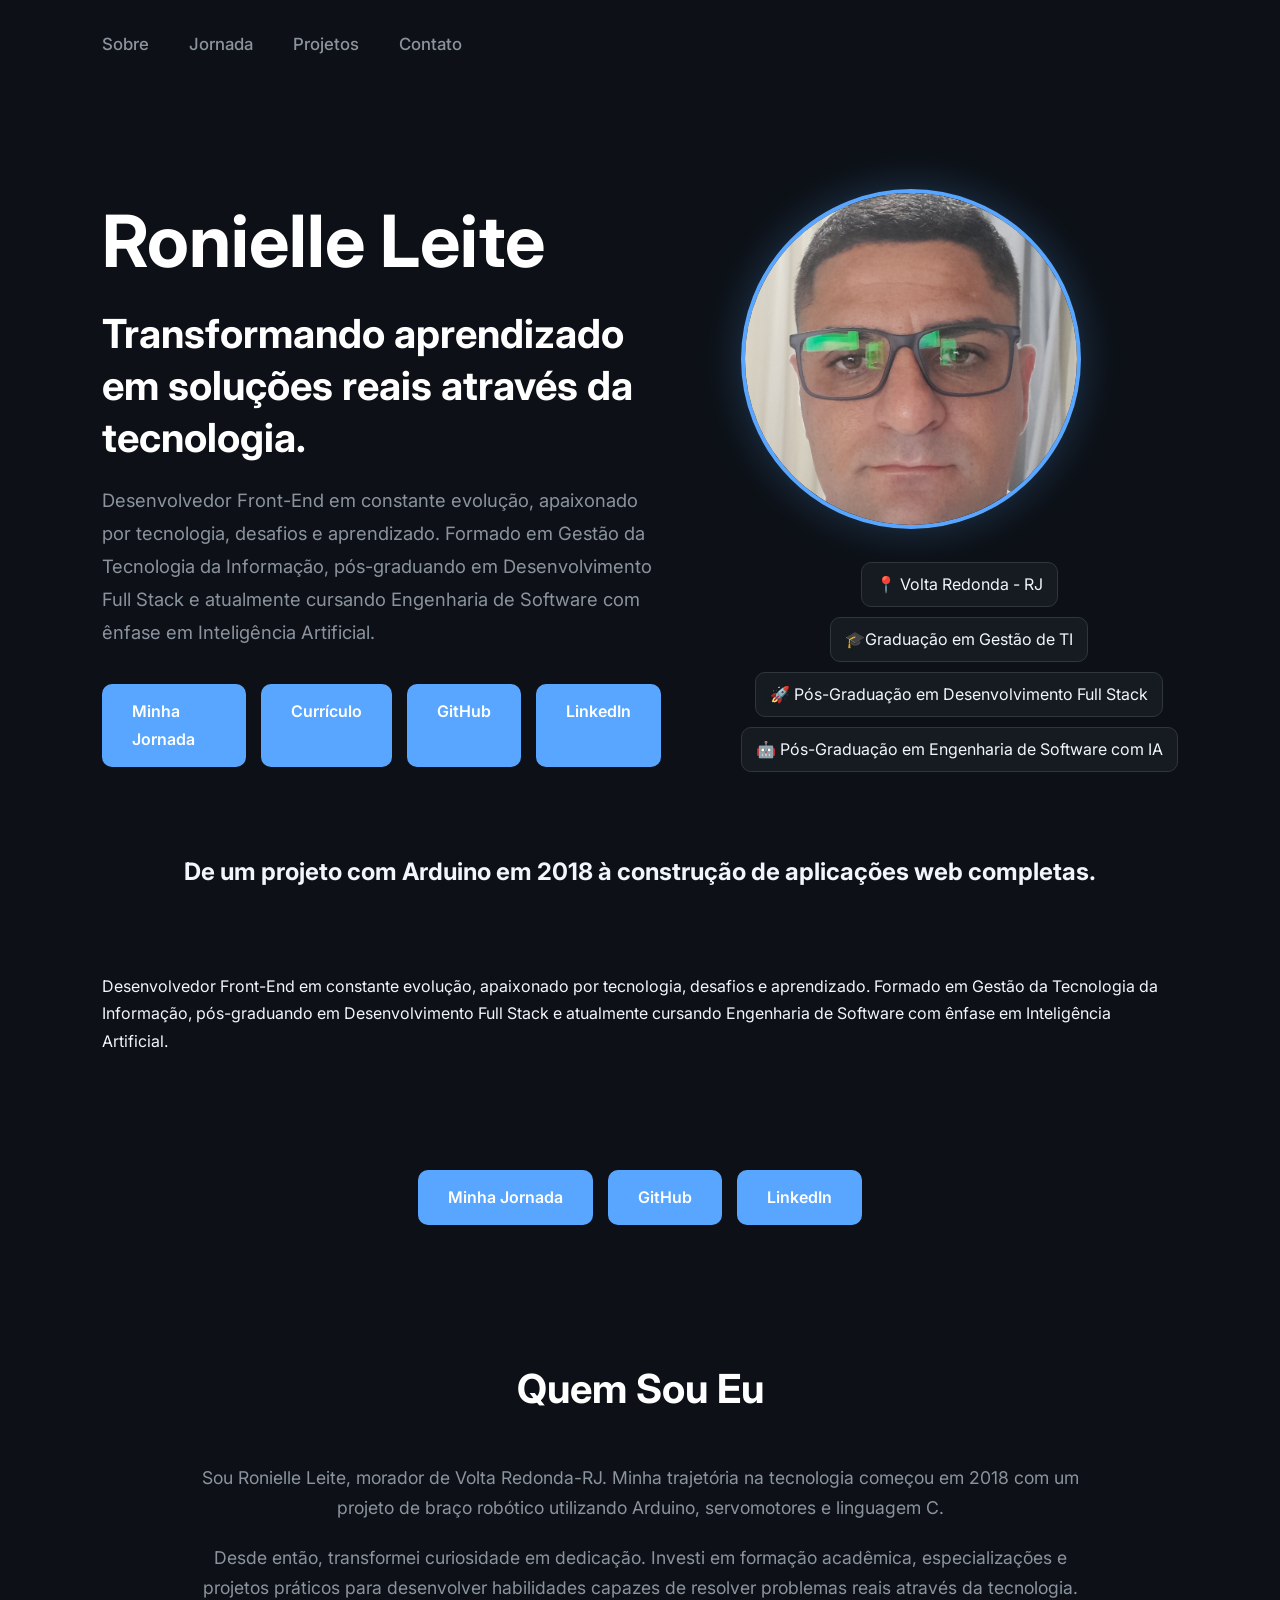
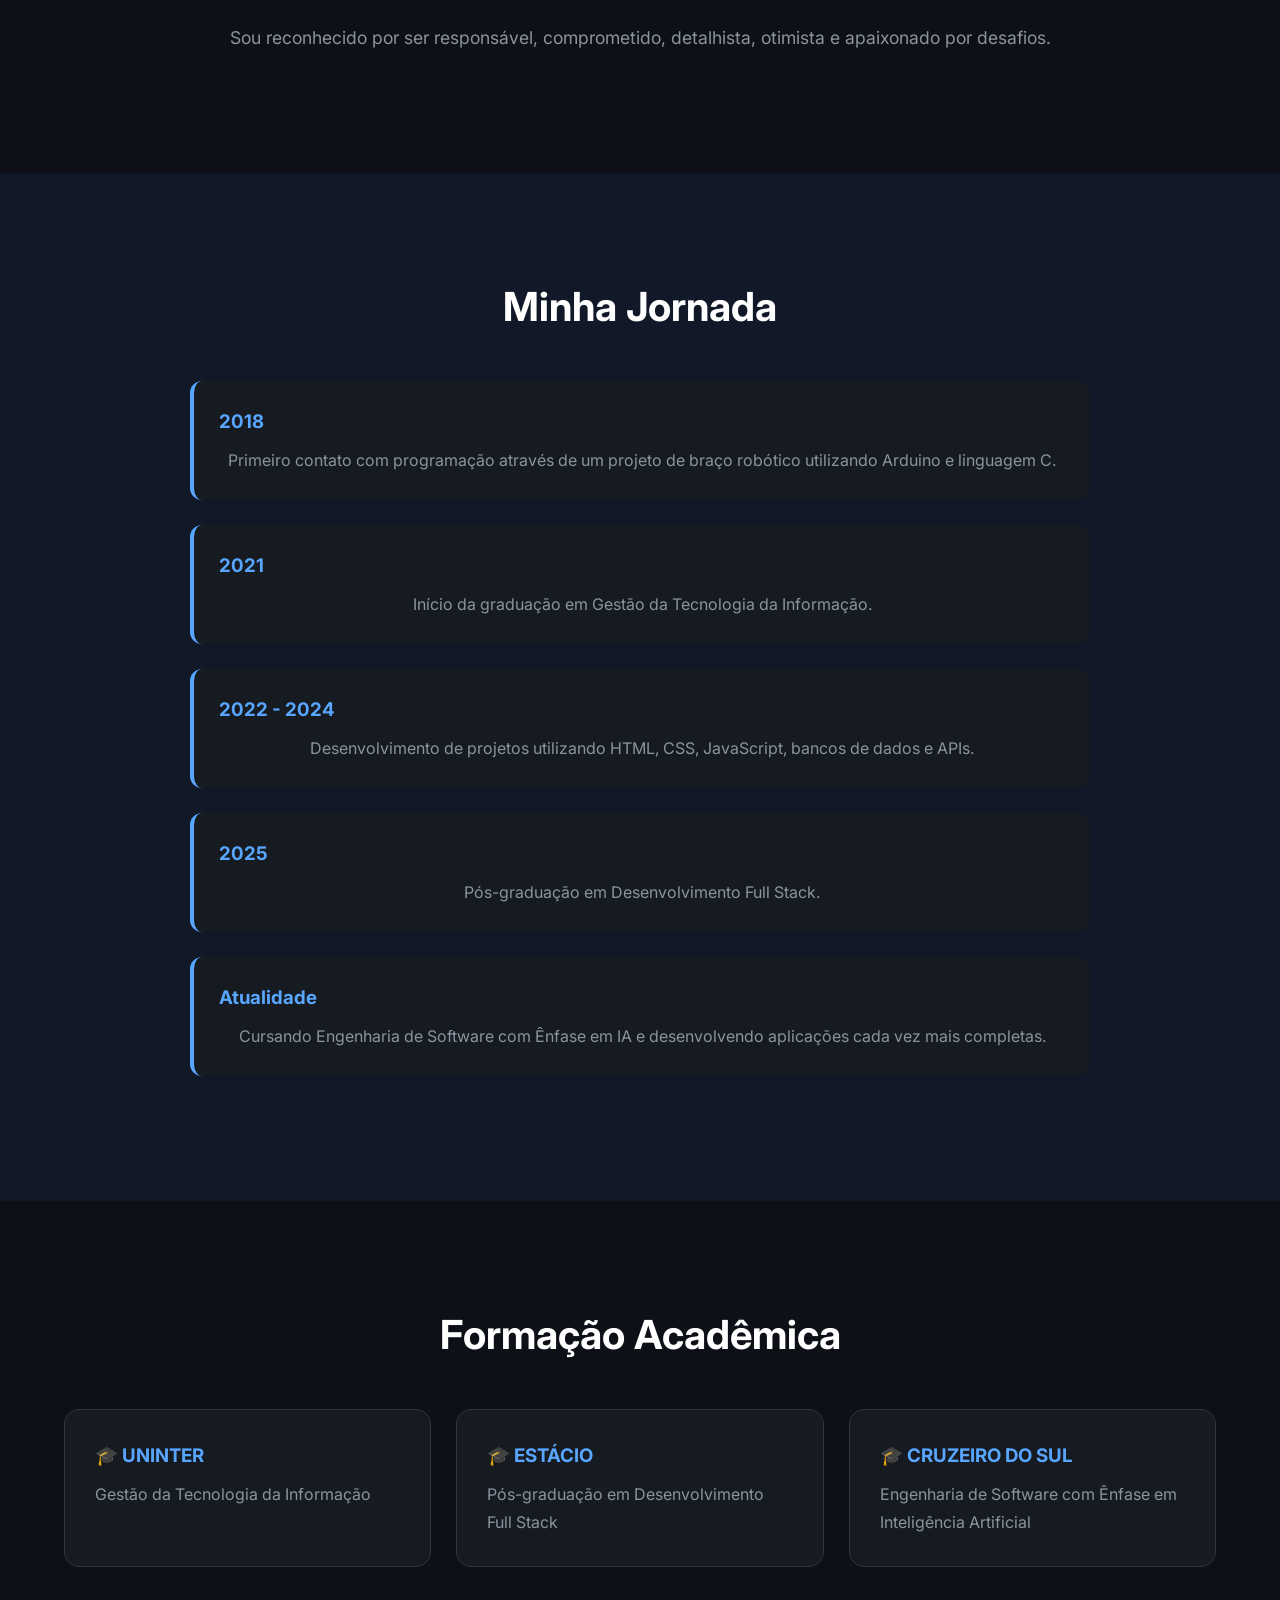
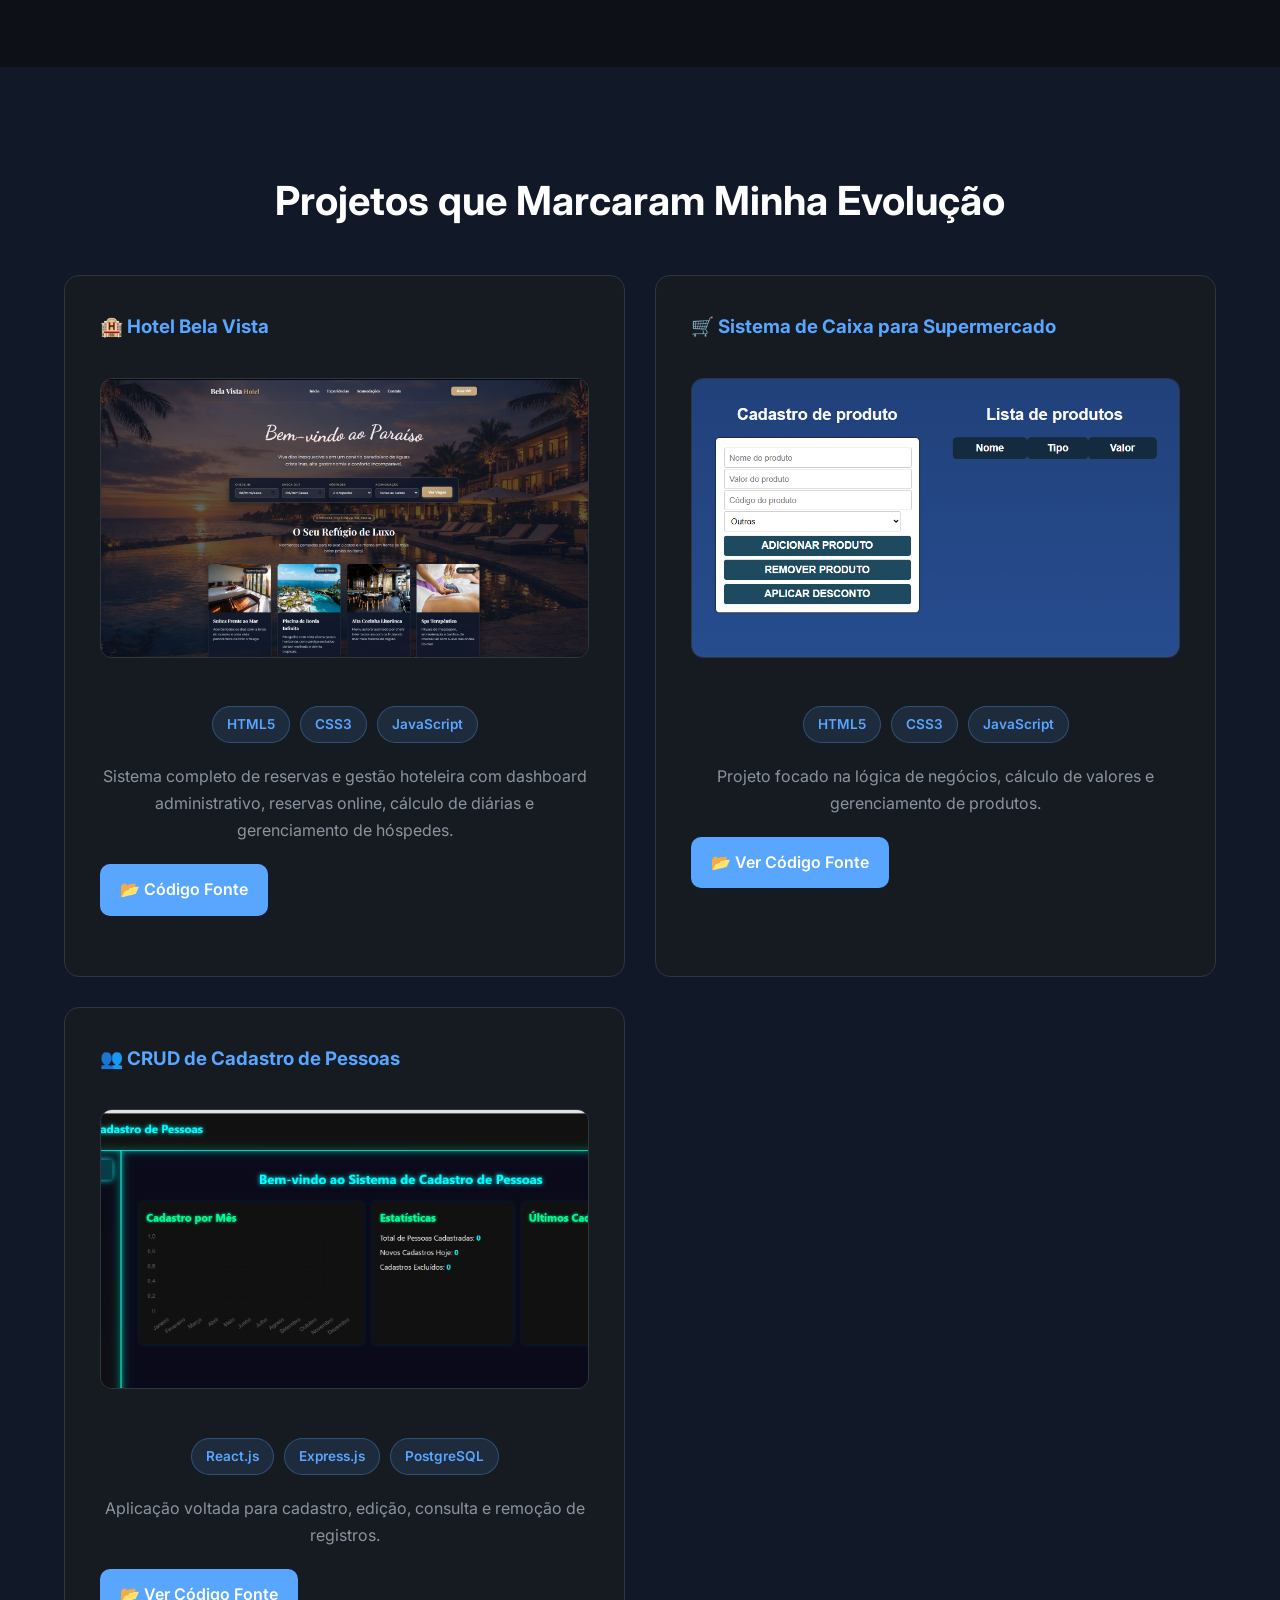
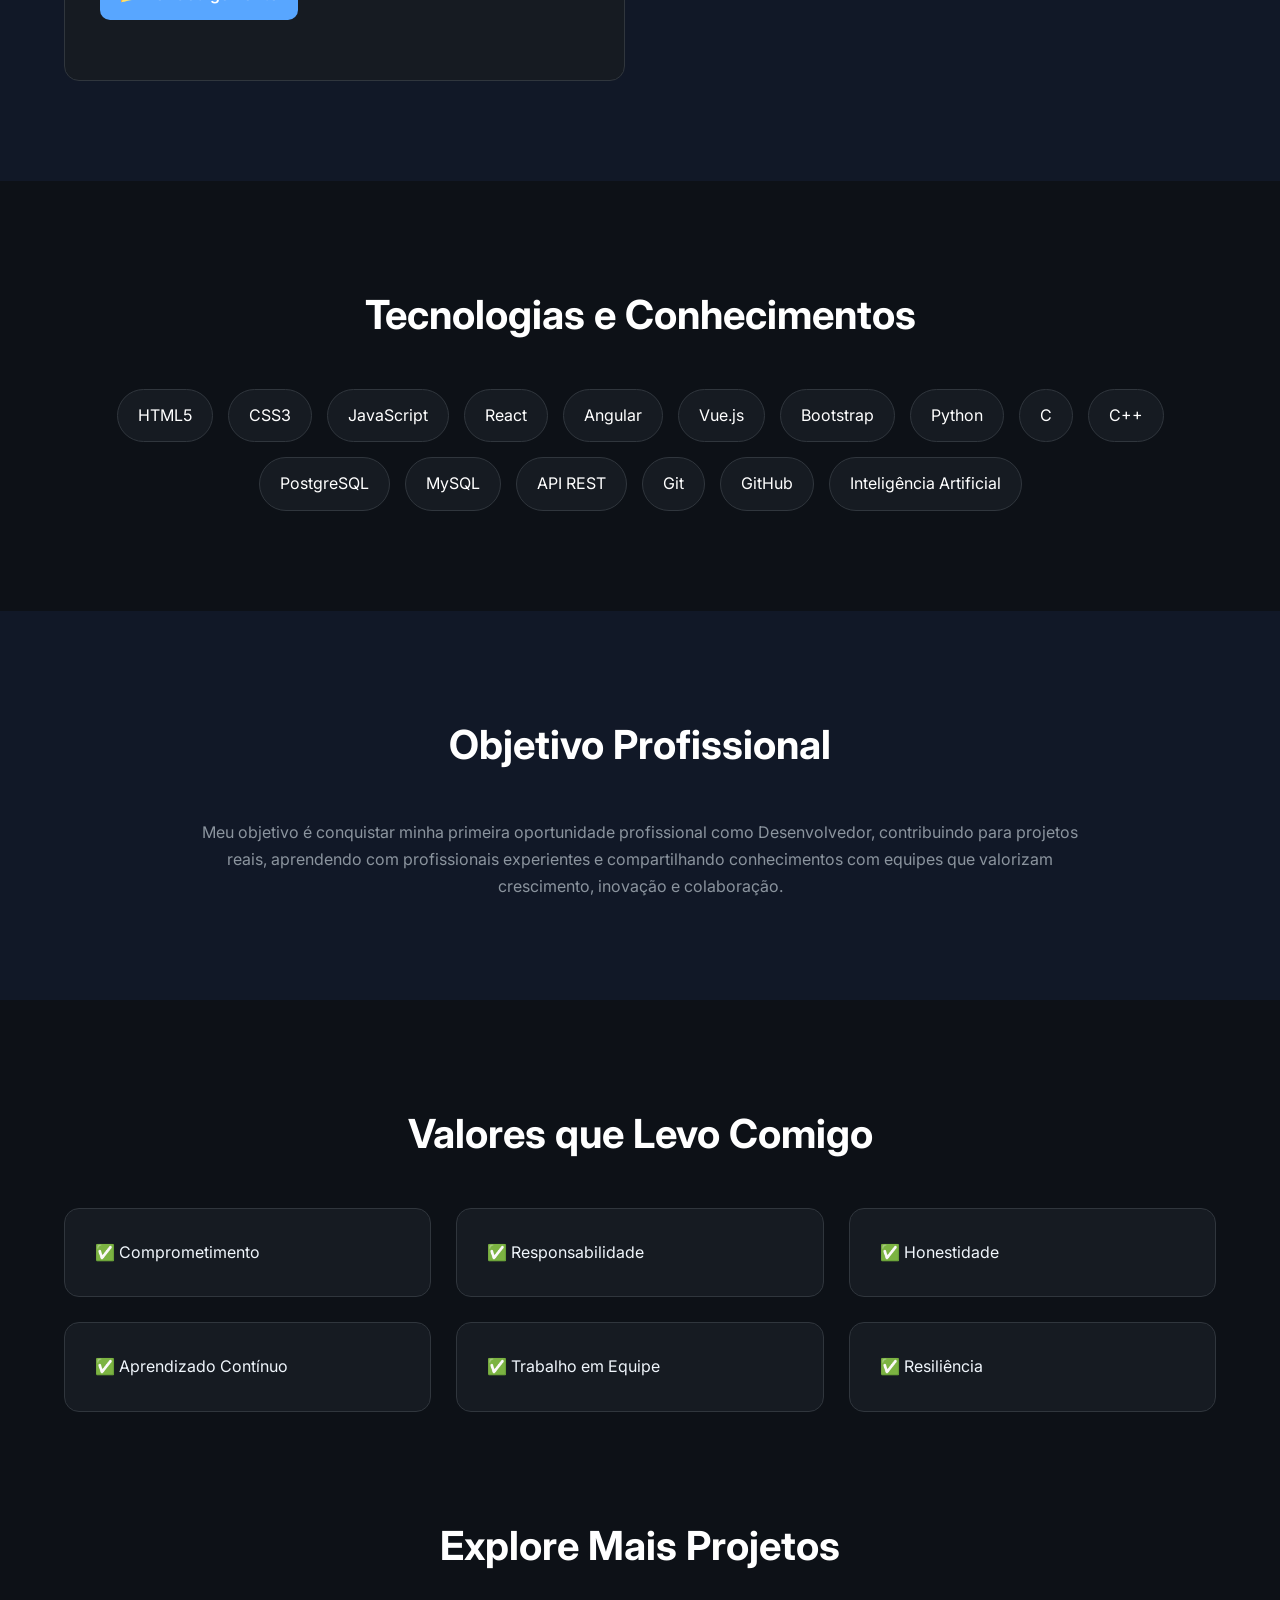
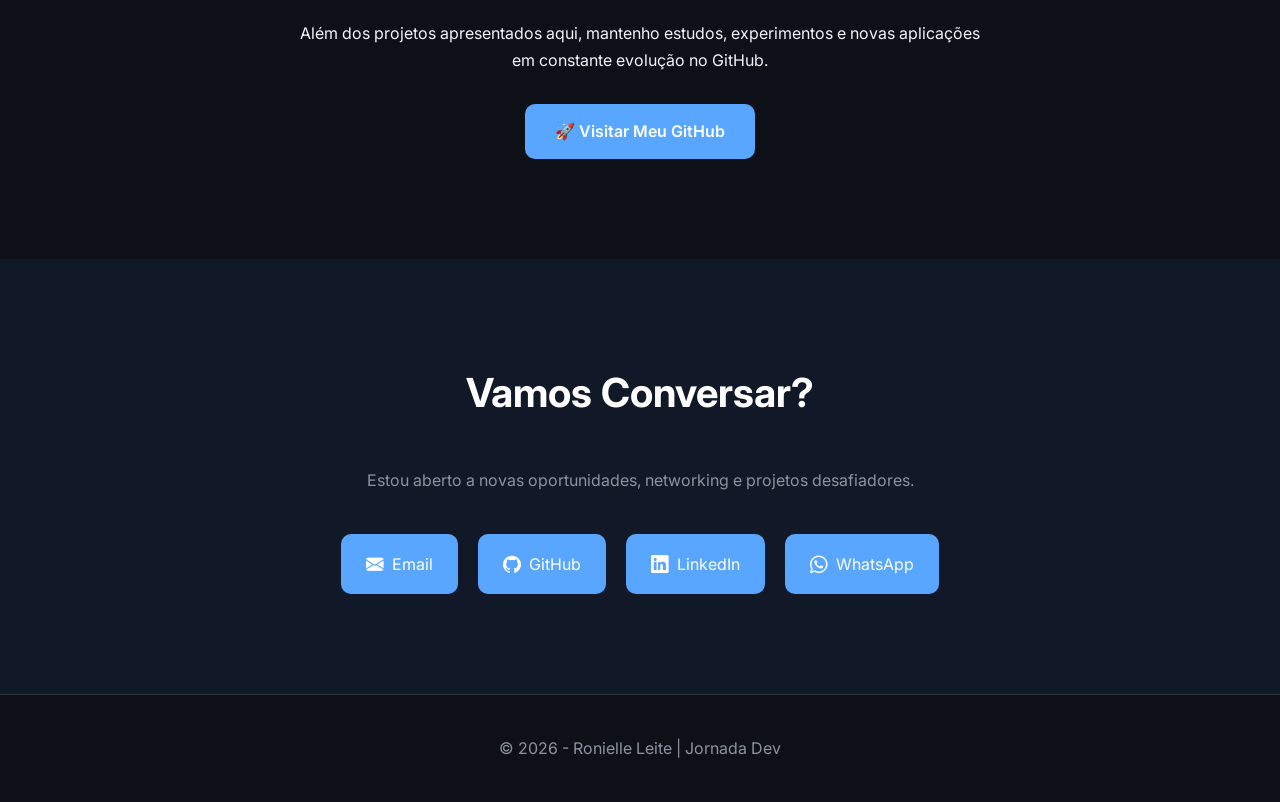
==== index.html @ d84c1c43 "Corrige caminhos das imagens para Github Pages" ====
<!DOCTYPE html>
<html lang="pt-BR">

<head>
    <meta charset="UTF-8">
    <meta name="viewport" content="width=device-width, initial-scale=1.0">
    <title>Ronielle Leite | Jornada Dev</title>

    <link rel="icon" href="./img/favicon_RL.png">
    <link rel="stylesheet" href="styles.css">

    <link rel="preconnect" href="https://fonts.googleapis.com">
    <link rel="preconnect" href="https://fonts.gstatic.com" crossorigin>

    <link href="https://fonts.googleapis.com/css2?family=Inter:wght@300;400;500;600;700;800;900&display=swap"
        rel="stylesheet">

    <link rel="stylesheet" href="https://cdn.jsdelivr.net/npm/bootstrap-icons@1.11.3/font/bootstrap-icons.min.css">
</head>

<body>

    <!-- HERO -->

    <header class="hero">

        <nav class="navbar">

            <button class="menu-toggle">
                ☰
            </button>

            <ul class="menu">
                <li><a href="#sobre">Sobre</a></li>
                <li><a href="#jornada">Jornada</a></li>
                <li><a href="#projetos">Projetos</a></li>
                <li><a href="#contato">Contato</a></li>
            </ul>

        </nav>

        <div class="hero-container">

            <!-- TEXTO -->

            <div class="hero-content">

                <h1>
                    Ronielle Leite
                </h1>

                <h2>
                    Transformando aprendizado
                    em soluções reais através
                    da tecnologia.
                </h2>

                <p>
                    Desenvolvedor Front-End em constante evolução,
                    apaixonado por tecnologia, desafios e aprendizado.

                    Formado em Gestão da Tecnologia da Informação,
                    pós-graduando em Desenvolvimento Full Stack e
                    atualmente cursando Engenharia de Software com
                    ênfase em Inteligência Artificial.
                </p>

                <div class="hero-buttons">

                    <a href="#jornada" class="btn-primary">
                        Minha Jornada
                    </a>

                    <a href="../assets/CurricRonielle.pdf" target="_blank" class="btn-secondary">
                        Currículo
                    </a>

                    <a href="https://github.com/RonielleLeite" target="_blank" rel="noopener noreferrer"
                        class="btn-secondary">
                        GitHub
                    </a>

                    <a href="https://www.linkedin.com/in/ronielle-leite/" target="_blank" rel="noopener noreferrer"
                        class="btn-secondary">
                        LinkedIn
                    </a>

                </div>

            </div>

            <!-- FOTO -->

            <div class="hero-image">

                <img src="./img/FotoRosto.jpg" alt="Foto de Perfil de Ronielle Leite">

                <div class="hero-info">

                    <span>📍 Volta Redonda - RJ</span>

                    <span>🎓Graduação em Gestão de TI</span>

                    <span>🚀 Pós-Graduação em Desenvolvimento Full Stack</span>

                    <span>🤖 Pós-Graduação em Engenharia de Software com IA</span>

                </div>

            </div>

        </div>

        <h2>
            De um projeto com Arduino em 2018 à construção de aplicações web completas.
        </h2>

        <p>
            Desenvolvedor Front-End em constante evolução,
            apaixonado por tecnologia, desafios e aprendizado.
            Formado em Gestão da Tecnologia da Informação,
            pós-graduando em Desenvolvimento Full Stack e
            atualmente cursando Engenharia de Software com
            ênfase em Inteligência Artificial.
        </p>

        <div class="hero-buttons">

            <a href="#jornada" class="btn-primary">
                Minha Jornada
            </a>

            <a href="https://github.com/RonielleLeite" target="_blank" class="btn-secondary">
                GitHub
            </a>

            <a href="https://www.linkedin.com/in/ronielle-leite/" target="_blank" class="btn-secondary">
                LinkedIn
            </a>

        </div>

        </div>

    </header>

    <!-- SOBRE -->

    <section id="sobre" class="section">

        <div class="container">

            <h2 class="section-title">
                Quem Sou Eu
            </h2>

            <p>
                Sou Ronielle Leite, morador de Volta Redonda-RJ.
                Minha trajetória na tecnologia começou em 2018 com um projeto
                de braço robótico utilizando Arduino, servomotores e linguagem C.
            </p>

            <p>
                Desde então, transformei curiosidade em dedicação.
                Investi em formação acadêmica, especializações e projetos práticos
                para desenvolver habilidades capazes de resolver problemas reais
                através da tecnologia.
            </p>

            <p>
                Sou reconhecido por ser responsável, comprometido,
                detalhista, otimista e apaixonado por desafios.
            </p>

        </div>

    </section>

    <!-- JORNADA -->

    <section id="jornada" class="section dark">

        <div class="container">

            <h2 class="section-title">
                Minha Jornada
            </h2>

            <div class="timeline">

                <div class="timeline-item">
                    <h3>2018</h3>
                    <p>
                        Primeiro contato com programação através de um projeto
                        de braço robótico utilizando Arduino e linguagem C.
                    </p>
                </div>

                <div class="timeline-item">
                    <h3>2021</h3>
                    <p>
                        Início da graduação em Gestão da Tecnologia da Informação.
                    </p>
                </div>

                <div class="timeline-item">
                    <h3>2022 - 2024</h3>
                    <p>
                        Desenvolvimento de projetos utilizando HTML, CSS,
                        JavaScript, bancos de dados e APIs.
                    </p>
                </div>

                <div class="timeline-item">
                    <h3>2025</h3>
                    <p>
                        Pós-graduação em Desenvolvimento Full Stack.
                    </p>
                </div>

                <div class="timeline-item">
                    <h3>Atualidade</h3>
                    <p>
                        Cursando Engenharia de Software com Ênfase em IA
                        e desenvolvendo aplicações cada vez mais completas.
                    </p>
                </div>

            </div>

        </div>

    </section>

    <!-- FORMAÇÃO -->

    <section class="section">

        <div class="container">

            <h2 class="section-title">
                Formação Acadêmica
            </h2>

            <div class="cards">

                <div class="card">
                    <h3>🎓 UNINTER</h3>
                    <p>
                        Gestão da Tecnologia da Informação
                    </p>
                </div>

                <div class="card">
                    <h3>🎓 ESTÁCIO</h3>
                    <p>
                        Pós-graduação em Desenvolvimento Full Stack
                    </p>
                </div>

                <div class="card">
                    <h3>🎓 CRUZEIRO DO SUL</h3>
                    <p>
                        Engenharia de Software com Ênfase em Inteligência Artificial
                    </p>
                </div>

            </div>

        </div>

    </section>

    <!-- PROJETOS -->

    <section id="projetos" class="section dark">

        <div class="container">

            <h2 class="section-title">
                Projetos que Marcaram Minha Evolução
            </h2>

            <div class="projects-grid">

                <div class="project-card">

                    <h3>🏨 Hotel Bela Vista</h3>

                    <img src="./img/homehotel.png" alt="Projeto Hotel Bela Vista">

                    <div class="project-tech">
                        <span>HTML5</span>
                        <span>CSS3</span>
                        <span>JavaScript</span>
                    </div>

                    <p>
                        Sistema completo de reservas e gestão hoteleira
                        com dashboard administrativo, reservas online,
                        cálculo de diárias e gerenciamento de hóspedes.
                    </p>

                    <div class="project-links">
                        <a href="SEU_LINK_GITHUB" target="_blank" rel="noopener noreferrer">
                            📂 Código Fonte
                        </a>
                    </div>

                </div>

                <div class="project-card">

                    <h3>🛒 Sistema de Caixa para Supermercado</h3>

                    <img src="./img/mercado.png" alt="Projeto de Sistema de Caixa para Supermercado">

                    <div class="project-tech">
                        <span>HTML5</span>
                        <span>CSS3</span>
                        <span>JavaScript</span>
                    </div>

                    <p>
                        Projeto focado na lógica de negócios, cálculo
                        de valores e gerenciamento de produtos.
                    </p>
                    <div class="project-links">

                        <a href="https://github.com/RonielleLeite/Caixa-SuperMercado.git" target="_blank"
                            rel="noopener noreferrer">

                            📂 Ver Código Fonte

                        </a>

                    </div>

                </div>

                <div class="project-card">

                    <h3>👥 CRUD de Cadastro de Pessoas</h3>

                    <img src="./img/crud.png" alt="Projeto de CRUD de Cadastro de Pessoas">

                    <div class="project-tech">
                        <span>React.js</span>
                        <span>Express.js</span>
                        <span>PostgreSQL</span>
                    </div>

                    <p>
                        Aplicação voltada para cadastro, edição,
                        consulta e remoção de registros.
                    </p>

                    <div class="project-links">

                        <a href="https://github.com/RonielleLeite/CRUD-cadastro-de-pessoas.git" target="_blank"
                            rel="noopener noreferrer">

                            📂 Ver Código Fonte

                        </a>

                    </div>

                </div>

            </div>
        </div>

    </section>

    <!-- TECNOLOGIAS -->

    <section class="section">

        <div class="container">

            <h2 class="section-title">
                Tecnologias e Conhecimentos
            </h2>

            <div class="tech-grid">

                <span>HTML5</span>
                <span>CSS3</span>
                <span>JavaScript</span>
                <span>React</span>
                <span>Angular</span>
                <span>Vue.js</span>
                <span>Bootstrap</span>
                <span>Python</span>
                <span>C</span>
                <span>C++</span>
                <span>PostgreSQL</span>
                <span>MySQL</span>
                <span>API REST</span>
                <span>Git</span>
                <span>GitHub</span>
                <span>Inteligência Artificial</span>

            </div>

        </div>

    </section>

    <!-- OBJETIVO -->

    <section class="section dark">

        <div class="container">

            <h2 class="section-title">
                Objetivo Profissional
            </h2>

            <p>
                Meu objetivo é conquistar minha primeira oportunidade
                profissional como Desenvolvedor, contribuindo para
                projetos reais, aprendendo com profissionais experientes
                e compartilhando conhecimentos com equipes que valorizam
                crescimento, inovação e colaboração.
            </p>

        </div>

    </section>

    <!-- VALORES -->

    <section class="section">

        <div class="container">

            <h2 class="section-title">
                Valores que Levo Comigo
            </h2>

            <div class="cards">

                <div class="card">✅ Comprometimento</div>

                <div class="card">✅ Responsabilidade</div>

                <div class="card">✅ Honestidade</div>

                <div class="card">✅ Aprendizado Contínuo</div>

                <div class="card">✅ Trabalho em Equipe</div>

                <div class="card">✅ Resiliência</div>

            </div>

        </div>

    </section>

    <!-- Explore Mais Projetos -->

    <section class="section github-section">

        <div class="container">

            <h2 class="section-title">
                Explore Mais Projetos
            </h2>

            <p>
                Além dos projetos apresentados aqui,
                mantenho estudos, experimentos e novas aplicações
                em constante evolução no GitHub.
            </p>

            <div class="github-box">

                <a href="https://github.com/RonielleLeite" target="_blank" rel="noopener noreferrer"
                    class="btn-primary">

                    🚀 Visitar Meu GitHub

                </a>

            </div>

        </div>

    </section>

    <!-- CONTATO -->

    <section id="contato" class="section dark">

        <div class="container">

            <h2 class="section-title">
                Vamos Conversar?
            </h2>

            <p>
                Estou aberto a novas oportunidades, networking
                e projetos desafiadores.
            </p>

            <div class="contact-links">

                <a href="mailto:seuemail">
                    <i class="bi bi-envelope-fill"></i>
                    Email
                </a>

                <a href="https://github.com/RonielleLeite">
                    <i class="bi bi-github"></i>
                    GitHub
                </a>

                <a href="https://linkedin.com/in/...">
                    <i class="bi bi-linkedin"></i>
                    LinkedIn
                </a>

                <a href="https://wa.me/5524999124067" target="_blank" rel="noopener noreferrer">
                    <i class="bi bi-whatsapp"></i>
                    WhatsApp
                </a>

            </div>

        </div>

    </section>

    <!-- FOOTER -->

    <footer>

        <p>
            © 2026 - Ronielle Leite | Jornada Dev
        </p>

    </footer>

    <script src="script.js"></script>

</body>

</html>
---- styles.css ----
* {
  margin: 0;
  padding: 0;
  box-sizing: border-box;
}

:root {
  --bg: #0d1117;
  --bg-light: #161b22;
  --card: #1c2128;
  --primary: #58a6ff;
  --text: #f0f6fc;
  --text-secondary: #8b949e;
  --border: #30363d;
}

html {
  scroll-behavior: smooth;
}

body {
  background: var(--bg);
  color: var(--text);
  font-family: "Inter", sans-serif;
  line-height: 1.7;
}

.container {
  width: 90%;
  max-width: 1200px;
  margin: auto;
}

.section {
  padding: 100px 0;
}

.dark {
  background: #111827;
}

.section-title {
  font-size: 2.5rem;
  margin-bottom: 40px;
  color: white;
  text-align: center;
}

/* HERO */

.hero {
  min-height: 100vh;
  padding: 30px 8%;
  display: flex;
  flex-direction: column;

  align-items: center;
  justify-content: space-between;
  gap: 80px;
}

/* Container principal */

.hero-container {
  flex: 1;
  display: flex;
  justify-content: space-between;
  align-items: center;
  gap: 80px;
  margin-top: 50px;
  min-height: 55vh;
}

.hero-image img {
  width: 340px;
  height: 340px;
  object-fit: cover;
  border-radius: 50%;
  border: 4px solid var(--primary);
  box-shadow: 0 0 40px rgba(88, 166, 255, 0.25);
}

/* Informações */

.hero-info {
  margin-top: 25px;
  display: flex;
  flex-direction: column;
  gap: 10px;
  align-items: center;
}

.hero-info span {
  background: #161b22;
  border: 1px solid #30363d;
  padding: 8px 14px;
  border-radius: 10px;
}

.navbar {
  display: flex;
  justify-content: space-between;
  align-items: center;

  width: 100%;
  max-width: 1200px;
  margin: 0 auto;
}

.menu {
  display: flex;
  list-style: none;
  gap: 40px;
}

.menu a {
  text-decoration: none;
  color: var(--text-secondary);
  transition: all 0.3s ease;

  font-size: 1.05rem;
  font-weight: 500;
}

.menu a:hover {
  color: var(--primary);
}

/* Texto */

.hero-content {
  flex: 1;
  max-width: 650px;
}

/* Texto */

.hero-content {
  flex: 1;
  max-width: 650px;
}

.hero-content h1 {
  font-size: 4.5rem;
  line-height: 1.3;
  margin-bottom: 20px;
  color: white;
}

.hero-content h2 {
  font-size: 2.5rem;
  line-height: 1.3;
  margin-bottom: 20px;
  color: white;
}

.hero-content p {
  font-size: 1.15rem;
  color: var(--text-secondary);
  line-height: 1.8;
}

/* Botões */

.hero-buttons {
  display: flex;
  gap: 15px;
  margin-top: 35px;
}

.btn-primary,
.btn-secondary {
  padding: 14px 30px;
  border-radius: 10px;
  text-decoration: none;
  font-weight: 600;
  transition: transform 0.3s ease;

  background: var(--primary);
  color: white;
}

.btn-primary:hover,
.btn-secondary:hover {
  transform: translateY(-3px);
  color: white;
}

/* ======================
   MENU MOBILE
====================== */

.menu-toggle {
  display: none;
  background: none;
  border: none;
  color: white;
  font-size: 2rem;
  cursor: pointer;
}

/* SOBRE */

#sobre p {
  max-width: 900px;
  margin: 20px auto;
  color: var(--text-secondary);
  text-align: center;
  font-size: 1.1rem;
}

/* TIMELINE */

.timeline {
  max-width: 900px;
  margin: auto;
}

.timeline-item {
  background: var(--bg-light);
  border-left: 4px solid var(--primary);
  padding: 25px;
  margin-bottom: 25px;
  border-radius: 12px;
  transition: transform 0.3s ease;
}

.timeline-item:hover {
  transform: translateX(10px);
}

.timeline-item h3 {
  color: var(--primary);
  margin-bottom: 10px;
}

.timeline-item p {
  color: var(--text-secondary);
}

/* CARDS */

.project-card {
  background: var(--bg-light);
  padding: 35px;
  border-radius: 15px;
  margin-bottom: 25px;
  border: 1px solid var(--border);

  transition: all 0.3s ease;

  overflow: hidden;
}

.project-card img {
  width: 100%;
  height: 280px;

  object-fit: cover;

  border-radius: 12px;

  margin: 20px 0;

  border: 1px solid var(--border);
}

.project-card:hover {
  transform: translateY(-5px);
  border-color: var(--primary);
}

.project-card h3 {
  color: var(--primary);
  margin-bottom: 15px;
}

.project-card p {
  color: var(--text-secondary);
}

.cards {
  display: grid;
  grid-template-columns: repeat(auto-fit, minmax(280px, 1fr));
  gap: 25px;
}

.card {
  background: var(--bg-light);
  padding: 30px;
  border-radius: 15px;
  border: 1px solid var(--border);
  transition: transform 0.3s ease;
}

.card:hover {
  transform: translateY(-6px);
  border-color: var(--primary);
}

.card h3 {
  margin-bottom: 10px;
  color: var(--primary);
}

.card p {
  color: var(--text-secondary);
}

/* PROJETOS */

.project-card {
  background: var(--bg-light);
  padding: 35px;
  border-radius: 15px;
  margin-bottom: 25px;
  border: 1px solid var(--border);
  transition: transform 0.3s ease;
  height: 100%;
}

.project-card:hover {
  transform: translateY(-5px);
}

.project-card h3 {
  color: var(--primary);
  margin-bottom: 15px;
}

.project-card p {
  color: var(--text-secondary);
}

.project-links {
  margin-top: 20px;
}

.project-links a {
  display: inline-block;

  text-decoration: none;

  background: var(--primary);
  color: white;

  padding: 12px 20px;

  border-radius: 10px;

  font-weight: 600;

  transition: all 0.3s ease;
}

.project-links a:hover {
  transform: translateY(-3px);

  box-shadow: 0 10px 20px rgba(88, 166, 255, 0.25);
}

.project-tech {
  display: flex;
  justify-content: center;
  flex-wrap: wrap;
  gap: 10px;

  margin: 20px 0;
}

.project-tech span {
  background: rgba(88, 166, 255, 0.12);
  border: 1px solid rgba(88, 166, 255, 0.3);
  color: var(--primary);
  padding: 6px 14px;
  border-radius: 20px;
  font-size: 0.85rem;
  font-weight: 600;
}

.projects-grid {
  display: grid;
  grid-template-columns: repeat(auto-fit, minmax(500px, 1fr));
  gap: 30px;
}

/* TECNOLOGIAS */

.tech-grid {
  display: flex;
  flex-wrap: wrap;
  gap: 15px;
  justify-content: center;
}

.tech-grid span {
  background: var(--bg-light);
  border: 1px solid var(--border);
  color: white;
  padding: 12px 20px;
  border-radius: 30px;
  transition: transform 0.3s ease;
}

.tech-grid span:hover {
  background: var(--primary);
  border-color: var(--primary);
}

/* OBJETIVO */

#contato p,
.dark p {
  color: var(--text-secondary);
  max-width: 900px;
  margin: auto;
  text-align: center;
}

/* Explore Mais Projetos - GitHub */

.github-box {
  margin-top: 30px;
  display: flex;
  justify-content: center;
}

.github-section {
  padding-top: 0;
}

.github-section p {
  text-align: center;
  max-width: 700px;
  margin: 0 auto 30px;
}

/* CONTATO */

.contact-links {
  display: flex;
  justify-content: center;
  gap: 20px;
  flex-wrap: wrap;
  margin-top: 40px;
}

.contact-links a {
  display: flex;
  align-items: center;
  gap: 8px;

  text-decoration: none;
  background: var(--primary);
  color: white;
  padding: 15px 25px;
  border-radius: 10px;

  transition: transform 0.3s ease;
}

.contact-links i {
  font-size: 1.1rem;
}

.contact-links a:hover {
  transform: translateY(-4px);
}

/* FOOTER */

footer {
  padding: 40px;
  text-align: center;
  border-top: 1px solid var(--border);
  color: var(--text-secondary);
}

/* RESPONSIVO */

@media (max-width: 900px) {
  .hero-container {
    flex-direction: column-reverse;
    text-align: center;
  }

  .hero-content h1 {
    font-size: 3rem;
  }

  .hero-content h2 {
    font-size: 1.5rem;
  }

  .menu {
    display: none;
    flex-direction: row;
    position: absolute;
    top: 70px;
    left: 50%;
    gap: 20px;
    transform: translateX(-50%);
    background: #161b22;
    padding: 20px;
    border-radius: 10px;
    border: 1px solid #30363d;
  }

  .menu.active {
    display: flex;
  }

  .menu-toggle {
    display: block;
  }

  .section-title {
    font-size: 2rem;
  }
}

@media (max-width: 600px) {
  .hero-content h1 {
    font-size: 2.5rem;
  }

  .projects-grid {
    grid-template-columns: 1fr;
  }

  .hero-content p {
    font-size: 1rem;
  }

  .hero-buttons {
    flex-direction: column;
  }

  .btn-primary,
  .btn-secondary {
    text-align: center;
  }
}

.section {
  opacity: 0;
  transform: translateY(40px);
  transition: all 0.8s ease;
}

.section.show {
  opacity: 1;
  transform: translateY(0);
}

@media (max-width: 600px) {
  .project-card img {
    width: 100%;
    height: 180px;
    object-fit: cover;
  }
}
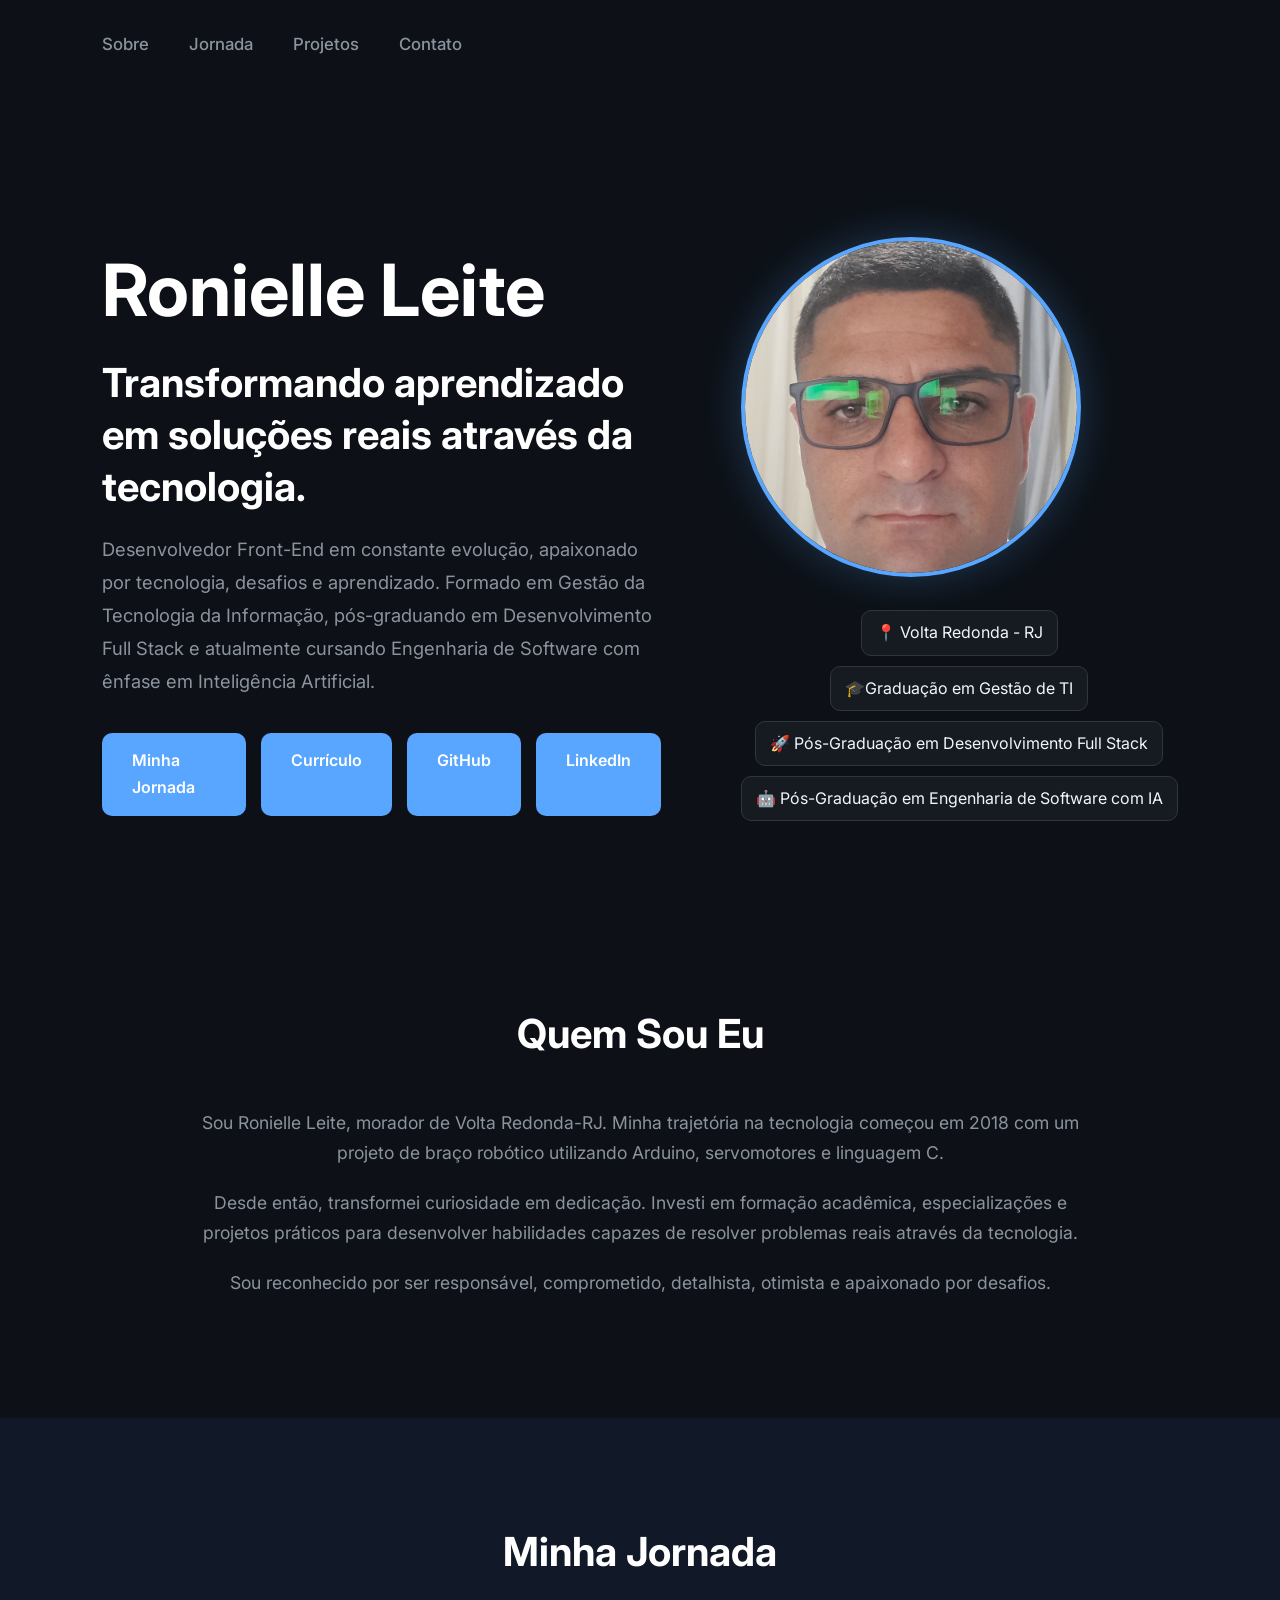
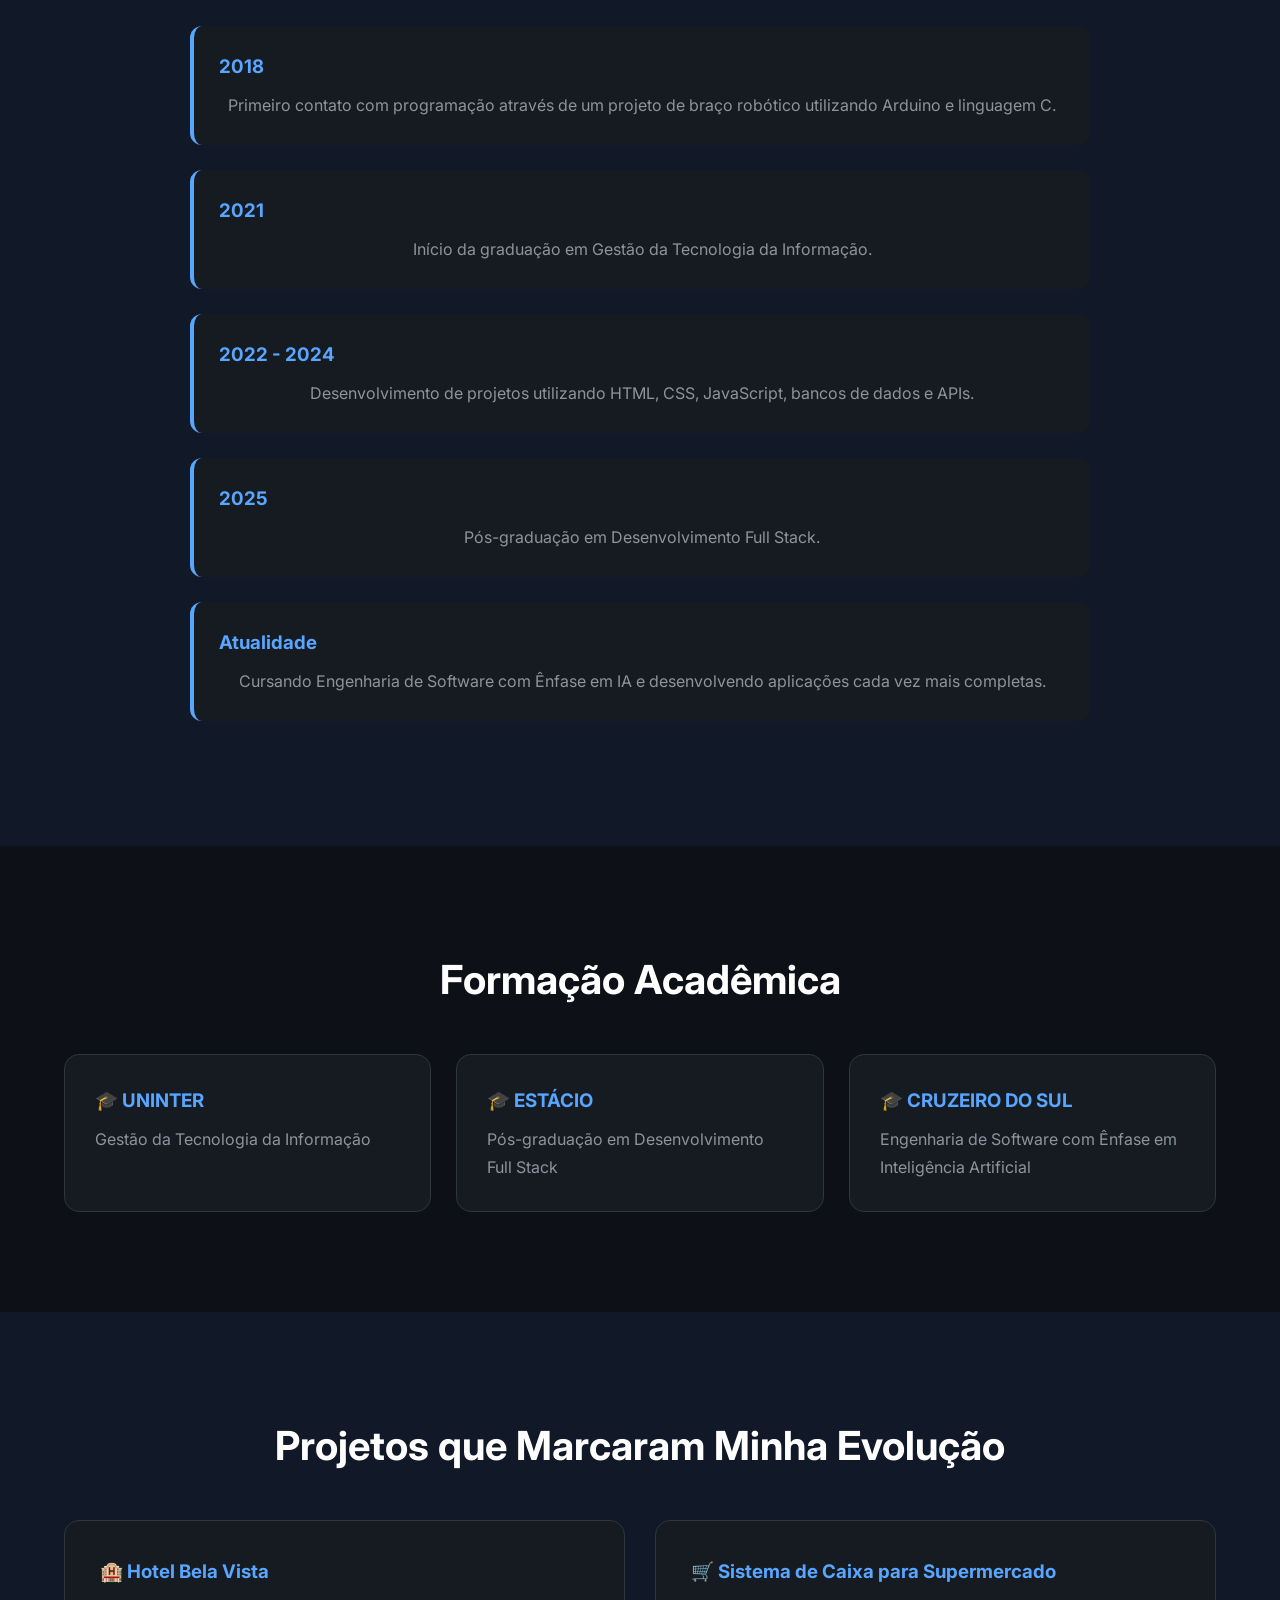
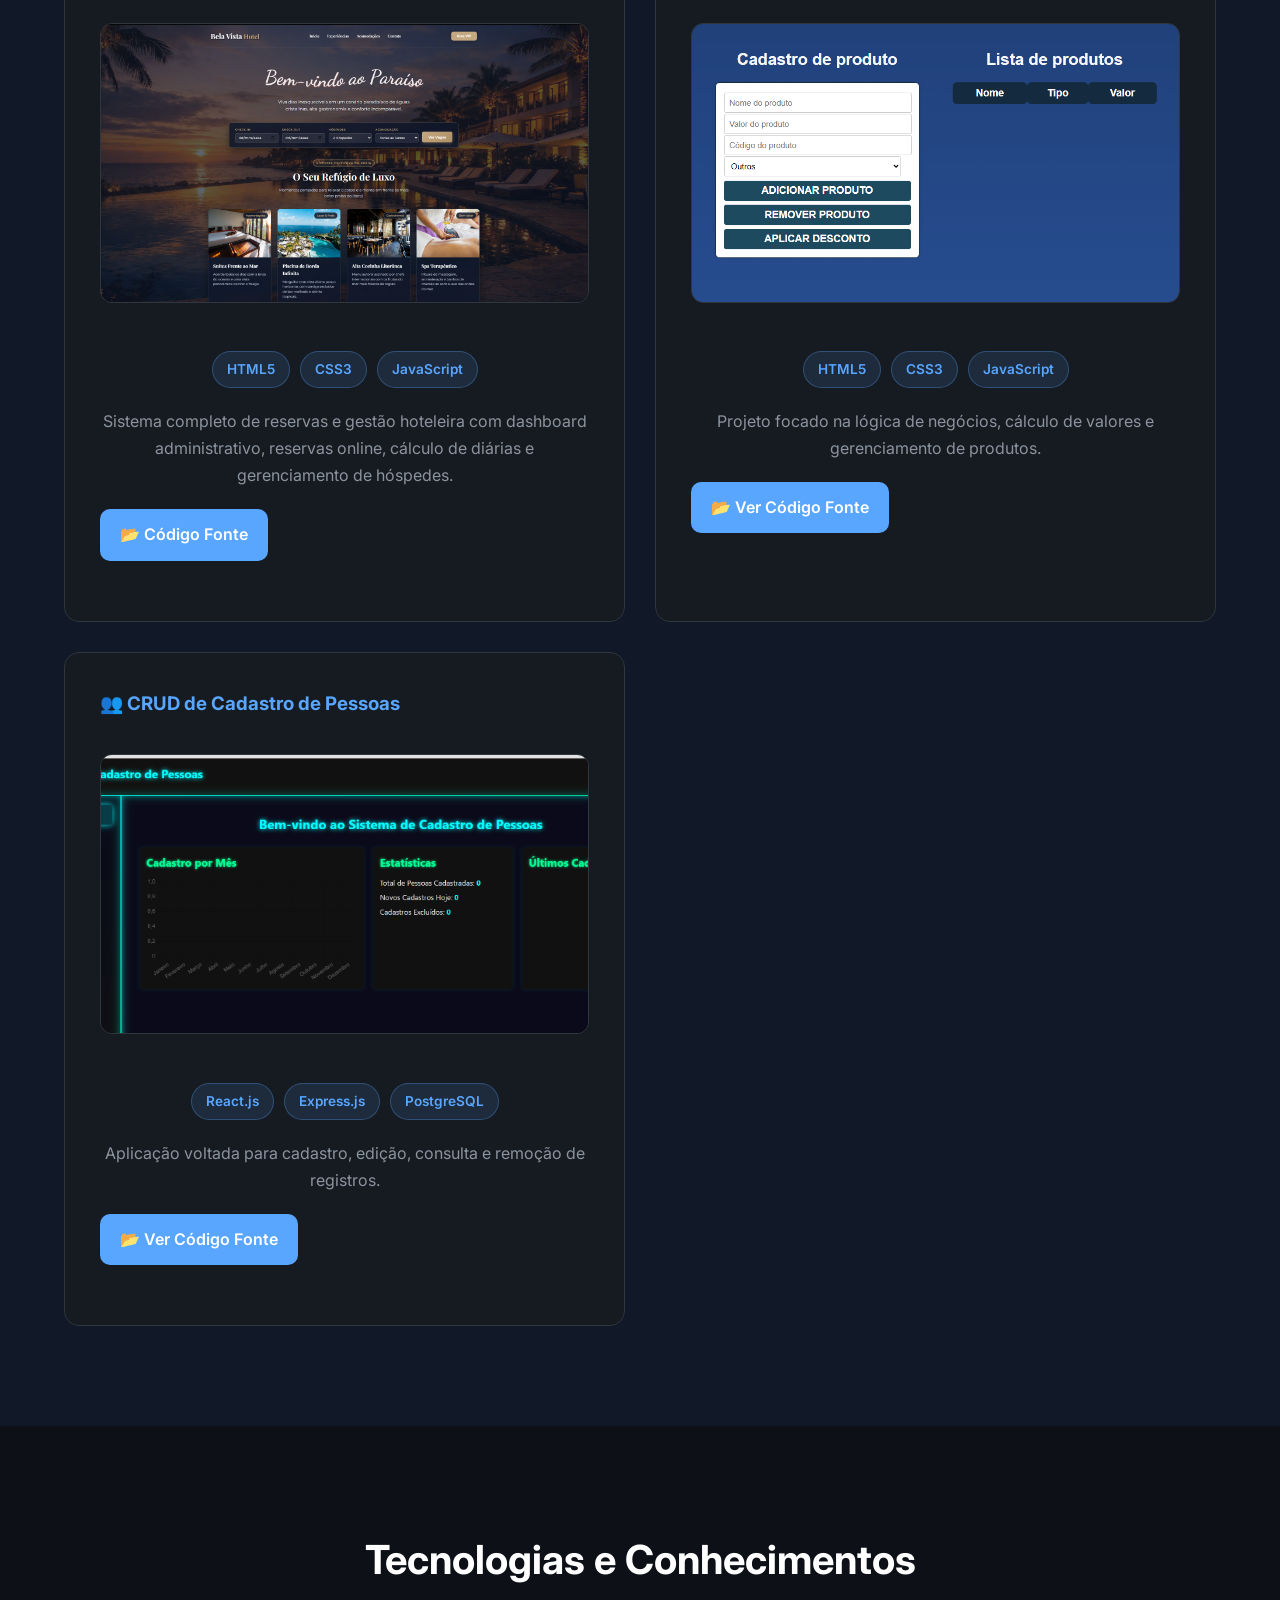
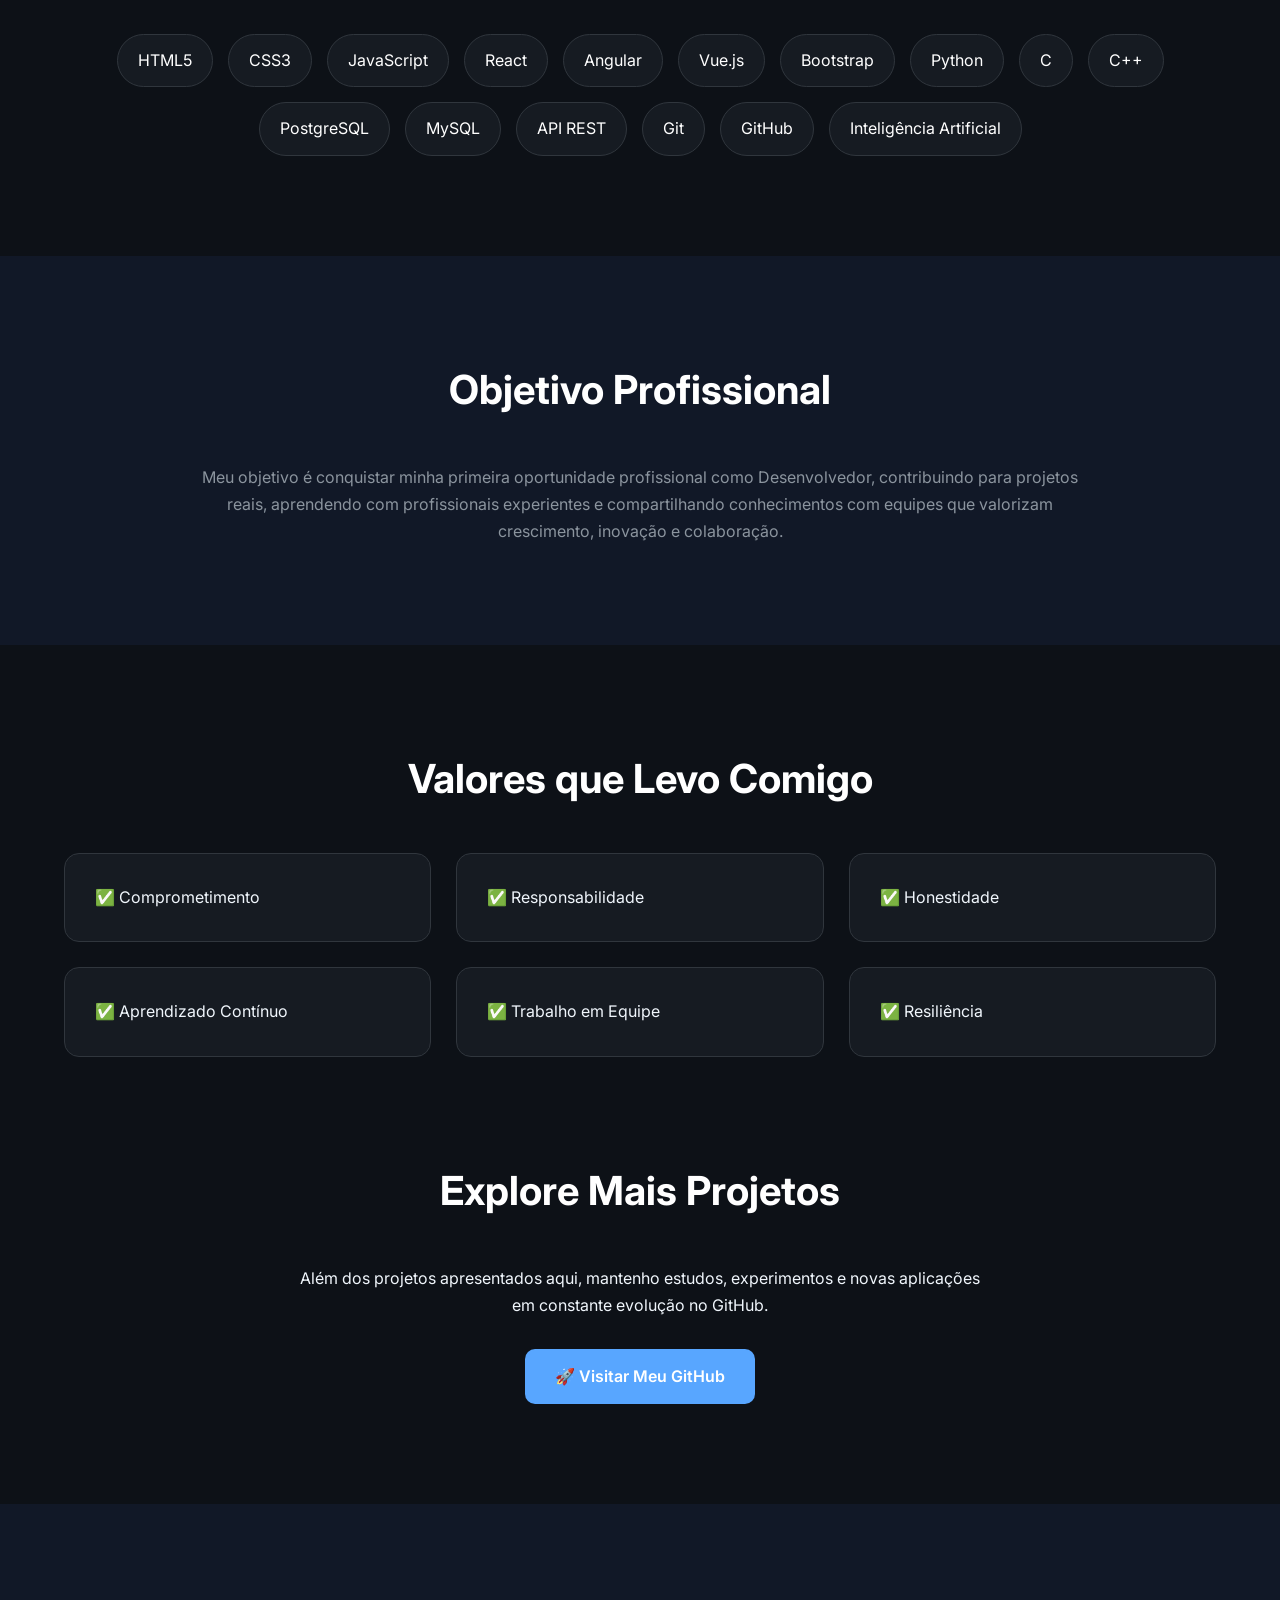
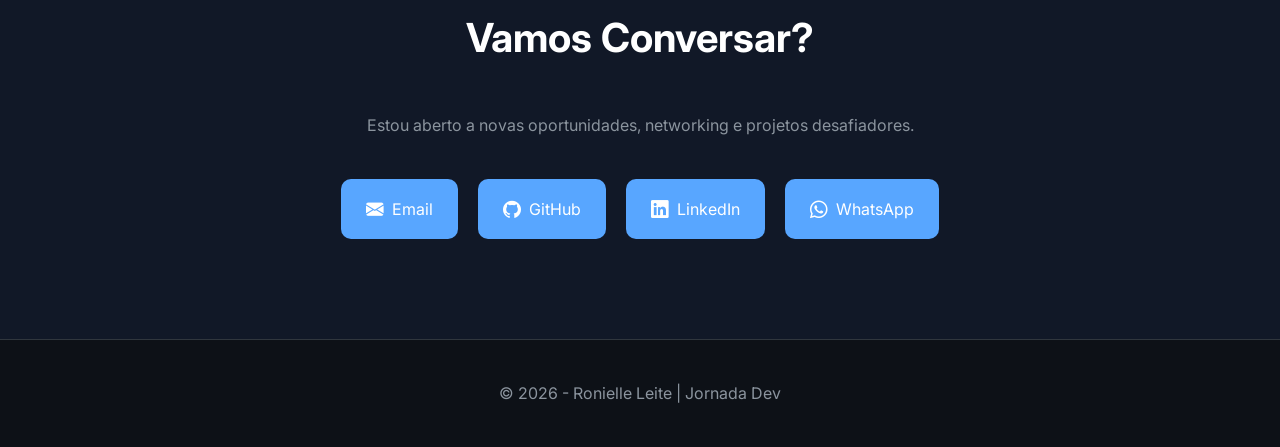
==== commit cb2aea83: "fix: corrige link do curriculo, link do pages no readme e remove bloco duplicado no hero" ====
--- a/index.html
+++ b/index.html
@@ -71,7 +71,7 @@
                         Minha Jornada
                     </a>
 
-                    <a href="../assets/CurricRonielle.pdf" target="_blank" class="btn-secondary">
+                    <a href="./assets/CurricRonielle.pdf" target="_blank" class="btn-secondary">
                         Currículo
                     </a>
 
@@ -108,37 +108,6 @@
                 </div>
 
             </div>
-
-        </div>
-
-        <h2>
-            De um projeto com Arduino em 2018 à construção de aplicações web completas.
-        </h2>
-
-        <p>
-            Desenvolvedor Front-End em constante evolução,
-            apaixonado por tecnologia, desafios e aprendizado.
-            Formado em Gestão da Tecnologia da Informação,
-            pós-graduando em Desenvolvimento Full Stack e
-            atualmente cursando Engenharia de Software com
-            ênfase em Inteligência Artificial.
-        </p>
-
-        <div class="hero-buttons">
-
-            <a href="#jornada" class="btn-primary">
-                Minha Jornada
-            </a>
-
-            <a href="https://github.com/RonielleLeite" target="_blank" class="btn-secondary">
-                GitHub
-            </a>
-
-            <a href="https://www.linkedin.com/in/ronielle-leite/" target="_blank" class="btn-secondary">
-                LinkedIn
-            </a>
-
-        </div>
 
         </div>
 
@@ -302,7 +271,7 @@
                     </p>
 
                     <div class="project-links">
-                        <a href="SEU_LINK_GITHUB" target="_blank" rel="noopener noreferrer">
+                        <a href="https://github.com/RonielleLeite/hotel-bela-vista" target="_blank" rel="noopener noreferrer">
                             📂 Código Fonte
                         </a>
                     </div>
@@ -508,7 +477,7 @@
 
             <div class="contact-links">
 
-                <a href="mailto:seuemail">
+                <a href="mailto:ronielle.leite@outlook.com.br">
                     <i class="bi bi-envelope-fill"></i>
                     Email
                 </a>
@@ -518,7 +487,7 @@
                     GitHub
                 </a>
 
-                <a href="https://linkedin.com/in/...">
+                <a href="https://www.linkedin.com/in/ronielle-leite/">
                     <i class="bi bi-linkedin"></i>
                     LinkedIn
                 </a>
@@ -548,4 +517,4 @@
 
 </body>
 
-</html>+</html>
